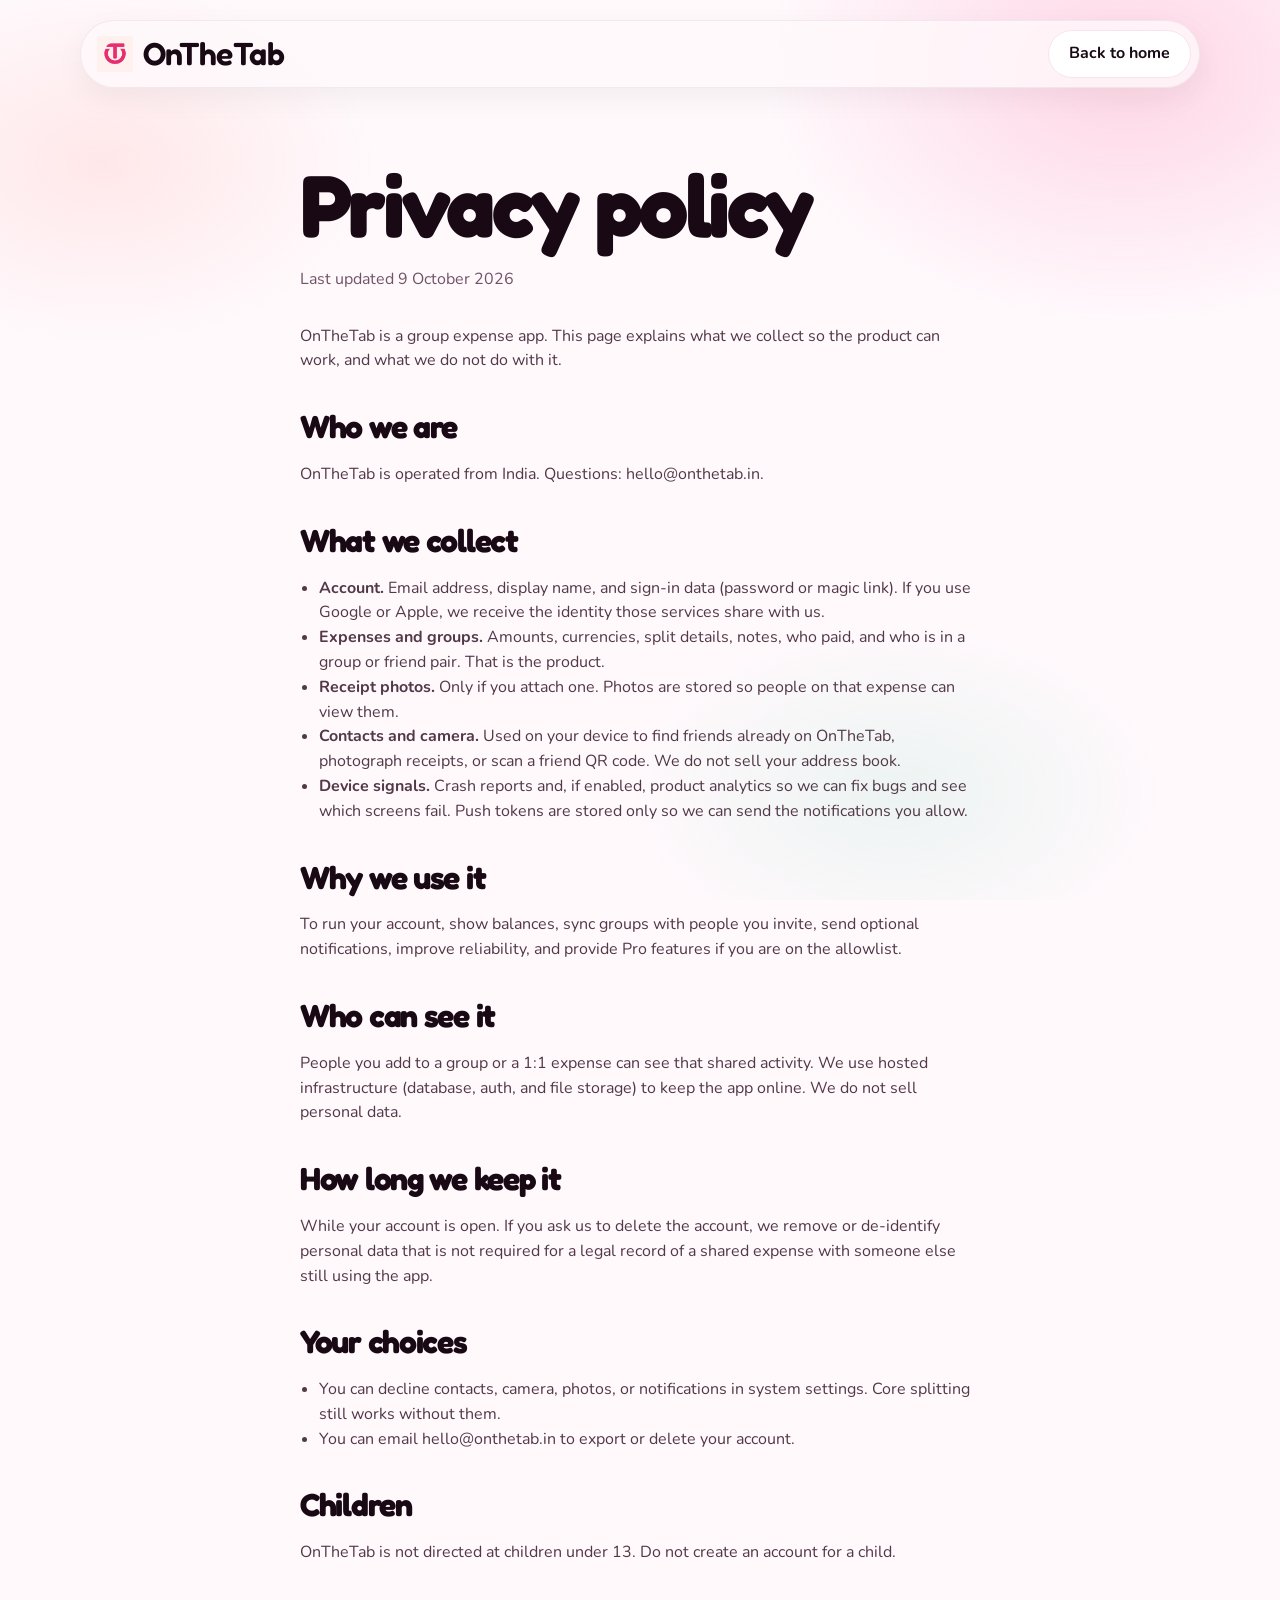
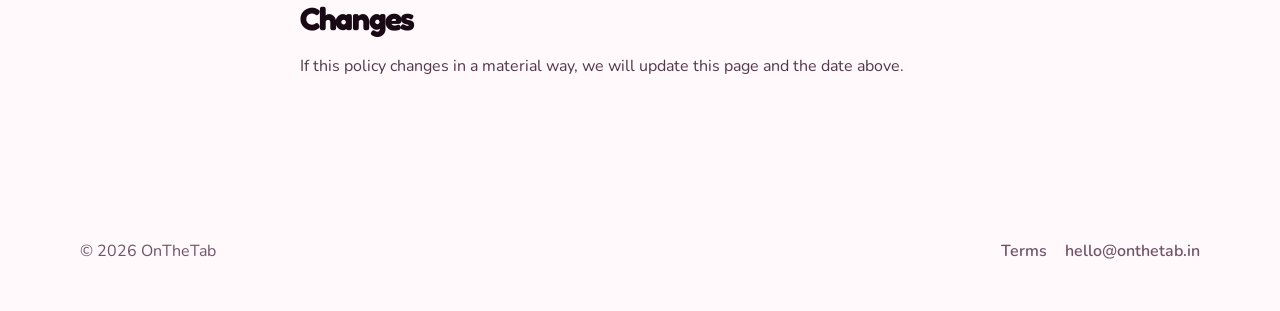
==== privacy.html @ c5bab467 "Publish the OnTheTab marketing site for onthetab.in. Co-authored-by: Cursor <cursoragent@cursor.com>" ====
<!doctype html>
<html lang="en">
  <head>
    <meta charset="utf-8" />
    <meta name="viewport" content="width=device-width, initial-scale=1" />
    <title>Privacy — OnTheTab</title>
    <meta name="description" content="How OnTheTab collects and uses account, expense, and device data." />
    <link rel="canonical" href="https://onthetab.in/privacy.html" />
    <link rel="icon" href="assets/favicon.png" />
    <link rel="preconnect" href="https://fonts.googleapis.com" />
    <link rel="preconnect" href="https://fonts.gstatic.com" crossorigin />
    <link
      href="https://fonts.googleapis.com/css2?family=Fredoka:wght@500;600;700&family=Nunito:wght@400;500;600;700&display=swap"
      rel="stylesheet"
    />
    <link rel="stylesheet" href="styles.css" />
  </head>
  <body>
    <div class="orb" aria-hidden="true"></div>
    <header class="nav-shell">
      <nav class="nav" aria-label="Primary">
        <a class="brand" href="/">
          <img src="assets/icon.png" width="36" height="36" alt="" />
          <span>OnTheTab</span>
        </a>
        <a class="btn ghost" href="/">Back to home</a>
      </nav>
    </header>
    <main class="wrap page prose">
      <h1>Privacy policy</h1>
      <p class="meta">Last updated 9 October 2026</p>
      <p>
        OnTheTab is a group expense app. This page explains what we collect so the product can work, and what we do not do with it.
      </p>

      <h2>Who we are</h2>
      <p>
        OnTheTab is operated from India. Questions: <a href="mailto:hello@onthetab.in">hello@onthetab.in</a>.
      </p>

      <h2>What we collect</h2>
      <ul>
        <li><strong>Account.</strong> Email address, display name, and sign-in data (password or magic link). If you use Google or Apple, we receive the identity those services share with us.</li>
        <li><strong>Expenses and groups.</strong> Amounts, currencies, split details, notes, who paid, and who is in a group or friend pair. That is the product.</li>
        <li><strong>Receipt photos.</strong> Only if you attach one. Photos are stored so people on that expense can view them.</li>
        <li><strong>Contacts and camera.</strong> Used on your device to find friends already on OnTheTab, photograph receipts, or scan a friend QR code. We do not sell your address book.</li>
        <li><strong>Device signals.</strong> Crash reports and, if enabled, product analytics so we can fix bugs and see which screens fail. Push tokens are stored only so we can send the notifications you allow.</li>
      </ul>

      <h2>Why we use it</h2>
      <p>
        To run your account, show balances, sync groups with people you invite, send optional notifications, improve reliability, and provide Pro features if you are on the allowlist.
      </p>

      <h2>Who can see it</h2>
      <p>
        People you add to a group or a 1:1 expense can see that shared activity. We use hosted infrastructure (database, auth, and file storage) to keep the app online. We do not sell personal data.
      </p>

      <h2>How long we keep it</h2>
      <p>
        While your account is open. If you ask us to delete the account, we remove or de-identify personal data that is not required for a legal record of a shared expense with someone else still using the app.
      </p>

      <h2>Your choices</h2>
      <ul>
        <li>You can decline contacts, camera, photos, or notifications in system settings. Core splitting still works without them.</li>
        <li>You can email <a href="mailto:hello@onthetab.in">hello@onthetab.in</a> to export or delete your account.</li>
      </ul>

      <h2>Children</h2>
      <p>OnTheTab is not directed at children under 13. Do not create an account for a child.</p>

      <h2>Changes</h2>
      <p>If this policy changes in a material way, we will update this page and the date above.</p>
    </main>
    <footer>
      <div class="wrap foot">
        <p>© 2026 OnTheTab</p>
        <div class="legal">
          <a href="terms.html">Terms</a>
          <a href="mailto:hello@onthetab.in">hello@onthetab.in</a>
        </div>
      </div>
    </footer>
  </body>
</html>
---- styles.css ----
:root {
  --rose-50: #fff1f7;
  --rose-100: #ffe1ee;
  --rose-200: #ffc2dc;
  --rose-400: #ff5c9b;
  --rose-500: #f72573;
  --rose-600: #b60749;
  --rose-800: #8b0b3b;
  --cream: #fff9fc;
  --ink: #190914;
  --ink-soft: #523848;
  --muted: #705366;
  --line: #f5e4ec;
  --mint: #087550;
  --amber: #914c00;
  --white: #ffffff;
  --display: "Fredoka", "Avenir Next", sans-serif;
  --body: "Nunito", "Avenir Next", sans-serif;
  --ease: cubic-bezier(0.32, 0.72, 0, 1);
  --space-1: 8px;
  --space-2: 16px;
  --space-3: 24px;
  --space-4: 40px;
  --space-5: 64px;
  --space-6: 96px;
  --shadow-soft: 0 24px 60px rgba(25, 9, 20, 0.08);
  --max: 1120px;
  --text-meta: 0.75rem;
  --text-body: 1rem;
  --text-lede: 1.25rem;
  --text-title: 2rem;
  --text-section: 2.75rem;
  --text-display: clamp(3.5rem, 8vw, 5.5rem);
}

*,
*::before,
*::after {
  box-sizing: border-box;
}

html {
  scroll-behavior: smooth;
}

body {
  margin: 0;
  min-height: 100dvh;
  font-family: var(--body);
  color: var(--ink);
  background: var(--cream);
  line-height: 1.55;
  font-size: var(--text-body);
}

img {
  max-width: 100%;
  display: block;
}

a {
  color: inherit;
  text-decoration: none;
}

button,
input {
  font: inherit;
}

button,
.btn {
  cursor: pointer;
}

:focus-visible {
  outline: 3px solid var(--rose-400);
  outline-offset: 3px;
}

.skip {
  position: absolute;
  left: 16px;
  top: -40px;
  background: var(--ink);
  color: var(--white);
  padding: 8px 14px;
  border-radius: 999px;
  z-index: 30;
}

.skip:focus {
  top: 16px;
}

.orb {
  position: fixed;
  inset: 0;
  pointer-events: none;
  z-index: 0;
  background:
    radial-gradient(520px 360px at 88% 8%, rgba(247, 37, 115, 0.16), transparent 70%),
    radial-gradient(420px 280px at 8% 18%, rgba(255, 81, 69, 0.1), transparent 65%),
    radial-gradient(380px 240px at 70% 88%, rgba(19, 185, 129, 0.08), transparent 70%);
}

.wrap {
  position: relative;
  z-index: 1;
  width: min(var(--max), calc(100% - 32px));
  margin-inline: auto;
}

.nav-shell {
  position: sticky;
  top: 0;
  z-index: 20;
  padding: 20px 0 0;
}

.nav {
  width: min(var(--max), calc(100% - 32px));
  margin: 0 auto;
  display: flex;
  align-items: center;
  justify-content: space-between;
  gap: 16px;
  padding: 8px 8px 8px 16px;
  border-radius: 999px;
  background: rgba(255, 249, 252, 0.78);
  border: 1px solid rgba(25, 9, 20, 0.06);
  box-shadow: 0 10px 30px rgba(25, 9, 20, 0.05);
}

.brand {
  display: flex;
  align-items: center;
  gap: 10px;
  min-height: 44px;
}

.brand img {
  width: 36px;
  height: 36px;
}

.brand span {
  font-family: var(--display);
  font-weight: 600;
  font-size: var(--text-title);
  letter-spacing: -0.02em;
}

.nav-links {
  display: none;
  align-items: center;
  gap: 4px;
}

.nav-links a {
  min-height: 44px;
  display: inline-flex;
  align-items: center;
  padding: 0 14px;
  color: var(--ink-soft);
  font-weight: 600;
  font-size: var(--text-body);
}

.nav-links a:hover {
  color: var(--ink);
}

.menu-btn {
  width: 44px;
  height: 44px;
  border: 0;
  background: transparent;
  position: relative;
  border-radius: 999px;
}

.menu-btn span,
.menu-btn span::before,
.menu-btn span::after {
  display: block;
  width: 18px;
  height: 1.5px;
  background: var(--ink);
  border-radius: 99px;
  position: absolute;
  left: 13px;
  transition: transform 0.45s var(--ease), opacity 0.3s var(--ease);
}

.menu-btn span {
  top: 21px;
}

.menu-btn span::before,
.menu-btn span::after {
  content: "";
  left: 0;
}

.menu-btn span::before {
  top: -6px;
}

.menu-btn span::after {
  top: 6px;
}

.menu-btn[aria-expanded="true"] span {
  background: transparent;
}

.menu-btn[aria-expanded="true"] span::before {
  top: 0;
  transform: rotate(45deg);
}

.menu-btn[aria-expanded="true"] span::after {
  top: 0;
  transform: rotate(-45deg);
}

.overlay {
  position: fixed;
  inset: 0;
  z-index: 18;
  background: rgba(255, 249, 252, 0.92);
  display: none;
  flex-direction: column;
  justify-content: center;
  padding: 32px;
  gap: 12px;
}

.overlay.open {
  display: flex;
}

.overlay a {
  font-family: var(--display);
  font-size: var(--text-display);
  font-weight: 600;
  transform: translateY(16px);
  opacity: 0;
  animation: rise 0.7s var(--ease) forwards;
}

.overlay a:nth-child(2) {
  animation-delay: 0.08s;
}

.overlay a:nth-child(3) {
  animation-delay: 0.16s;
}

.overlay a:nth-child(4) {
  animation-delay: 0.24s;
}

@keyframes rise {
  to {
    transform: none;
    opacity: 1;
  }
}

.btn {
  display: inline-flex;
  align-items: center;
  gap: 10px;
  min-height: 48px;
  padding: 0 8px 0 20px;
  border: 0;
  border-radius: 999px;
  background: var(--ink);
  color: var(--white);
  font-weight: 700;
  box-shadow: 0 12px 28px rgba(25, 9, 20, 0.12);
  transition: transform 0.45s var(--ease), background 0.3s var(--ease);
}

.btn:hover {
  background: #2f1b27;
}

.btn:active {
  transform: scale(0.98);
}

.btn i {
  width: 32px;
  height: 32px;
  border-radius: 999px;
  background: rgba(255, 255, 255, 0.18);
  display: grid;
  place-items: center;
  transition: transform 0.45s var(--ease);
}

.btn:hover i {
  transform: translate(2px, -1px) scale(1.05);
}

.btn.ghost {
  background: var(--white);
  color: var(--ink);
  box-shadow: none;
  border: 1px solid var(--line);
  padding-inline: 20px;
}

.hero {
  display: grid;
  gap: 48px;
  padding: 56px 0 32px;
}

.eyebrow {
  display: inline-flex;
  align-items: center;
  min-height: 28px;
  padding: 0 12px;
  border-radius: 999px;
  background: var(--rose-50);
  color: var(--rose-800);
  font-size: var(--text-meta);
  font-weight: 700;
  letter-spacing: 0.18em;
  text-transform: uppercase;
}

h1,
h2,
.display {
  font-family: var(--display);
  letter-spacing: -0.04em;
  line-height: 1.15;
  margin: 0;
}

h1 {
  font-size: var(--text-display);
  max-width: 11ch;
  margin-top: 18px;
}

.lede {
  max-width: 38ch;
  color: var(--ink-soft);
  font-size: var(--text-lede);
  line-height: 1.5;
  margin: 20px 0 28px;
}

.hero-actions {
  display: flex;
  flex-wrap: wrap;
  gap: 12px;
}

.trust {
  display: flex;
  flex-wrap: wrap;
  gap: 18px;
  margin-top: 28px;
  color: var(--muted);
  font-size: var(--text-body);
  font-weight: 600;
}

.phone-shell {
  padding: 10px;
  border-radius: 42px;
  background: rgba(25, 9, 20, 0.04);
  border: 1px solid rgba(25, 9, 20, 0.05);
  width: min(340px, 100%);
  margin-inline: auto;
  box-shadow: var(--shadow-soft);
}

.phone {
  background: #111;
  border-radius: 34px;
  padding: 10px;
}

.phone-screen {
  background: #fff8fb;
  border-radius: 26px;
  overflow: hidden;
  min-height: 620px;
  position: relative;
}

.status {
  display: flex;
  justify-content: space-between;
  padding: 14px 22px 6px;
  font-size: var(--text-meta);
  font-weight: 700;
}

.app {
  padding: 8px 18px 96px;
}

.app-title {
  margin: 8px 0 18px;
  font-family: var(--display);
  font-size: var(--text-title);
  font-weight: 600;
}

.balance {
  background: var(--white);
  border-radius: 22px;
  padding: 18px;
  box-shadow: 0 10px 24px rgba(25, 9, 20, 0.04);
}

.balance strong {
  display: block;
  font-family: var(--display);
  font-size: var(--text-title);
  color: var(--amber);
  letter-spacing: -0.03em;
}

.balance p {
  margin: 4px 0 14px;
  color: var(--muted);
  font-size: var(--text-meta);
}

.split {
  display: grid;
  grid-template-columns: 1fr 1fr;
  gap: 8px;
  font-size: var(--text-meta);
}

.good {
  color: var(--mint);
  font-weight: 700;
}

.bad {
  color: var(--amber);
  font-weight: 700;
}

.chips {
  display: flex;
  gap: 8px;
  margin: 16px 0;
  overflow: auto;
}

.chip {
  flex: 0 0 auto;
  padding: 8px 14px;
  border-radius: 999px;
  background: var(--white);
  border: 1px solid var(--line);
  font-size: var(--text-meta);
  font-weight: 700;
  color: var(--ink-soft);
}

.chip.on {
  background: var(--rose-50);
  color: var(--rose-600);
  border-color: var(--rose-100);
}

.row {
  display: flex;
  align-items: center;
  gap: 12px;
  background: var(--white);
  border-radius: 20px;
  padding: 14px;
}

.avatar {
  width: 40px;
  height: 40px;
  border-radius: 14px;
  display: grid;
  place-items: center;
  background: #efe5ff;
  color: #7043da;
}

.row b {
  display: block;
}

.row span {
  color: var(--muted);
  font-size: var(--text-meta);
}

.row em {
  margin-left: auto;
  font-style: normal;
  color: var(--amber);
  font-weight: 800;
  font-size: var(--text-meta);
}

.fab {
  position: absolute;
  right: 18px;
  bottom: 86px;
  width: 56px;
  height: 56px;
  border-radius: 999px;
  background: var(--rose-500);
  color: var(--white);
  display: grid;
  place-items: center;
  box-shadow: 0 12px 24px rgba(25, 9, 20, 0.16);
}

.tabs {
  position: absolute;
  left: 16px;
  right: 16px;
  bottom: 16px;
  height: 58px;
  border-radius: 999px;
  background: #2a1c24;
  color: #d8c4ce;
  display: grid;
  grid-template-columns: repeat(4, 1fr);
  align-items: center;
  text-align: center;
  font-size: var(--text-meta);
  font-weight: 700;
}

.tabs span {
  display: block;
  width: 14px;
  height: 14px;
  margin: 0 auto 4px;
  border: 1.5px solid #d8c4ce;
  border-radius: 4px;
}

.tabs .on span {
  border-color: var(--rose-400);
  background: var(--rose-400);
}

.reveal {
  opacity: 0;
  transform: translateY(20px);
  animation: reveal 0.8s var(--ease) forwards;
}

@keyframes reveal {
  to {
    opacity: 1;
    transform: none;
  }
}

.section {
  padding: var(--space-6) 0;
}

.section h2 {
  font-size: var(--text-section);
  max-width: 14ch;
}

.section .intro {
  color: var(--ink-soft);
  max-width: 42ch;
  margin: 16px 0 40px;
  font-size: var(--text-lede);
}

.bento {
  display: grid;
  gap: 16px;
}

.card {
  background: var(--white);
  border: 1px solid var(--line);
  border-radius: 28px;
  padding: 28px;
}

.card p {
  margin: 12px 0 0;
  color: var(--ink-soft);
}

.card-head {
  display: flex;
  align-items: center;
  gap: 12px;
}

.card-head svg {
  width: 22px;
  height: 22px;
  flex: 0 0 auto;
  fill: none;
  stroke: var(--rose-600);
  stroke-width: 1.6;
  stroke-linecap: round;
  stroke-linejoin: round;
}

.card h2 {
  font-family: var(--display);
  font-size: var(--text-title);
  margin: 0;
}

.steps {
  display: grid;
  gap: 16px;
}

.step {
  display: grid;
  grid-template-columns: auto 1fr;
  gap: 18px;
  align-items: start;
  padding: 8px 0;
}

.num {
  width: 48px;
  height: 48px;
  border-radius: 16px;
  display: grid;
  place-items: center;
  background: var(--ink);
  color: var(--white);
  font-family: var(--display);
  font-size: var(--text-title);
}

.step h2 {
  margin: 0 0 6px;
  font-family: var(--display);
  font-size: var(--text-title);
}

.step p {
  margin: 0;
  color: var(--ink-soft);
}

.wait {
  background:
    linear-gradient(180deg, rgba(247, 37, 115, 0.08), transparent 40%),
    var(--white);
  border-radius: 40px;
  padding: 40px 24px;
  text-align: center;
  border: 1px solid var(--line);
}

.wait h2 {
  max-width: none;
  margin-inline: auto;
}

.form {
  display: flex;
  flex-wrap: wrap;
  justify-content: center;
  gap: 10px;
  margin-top: 28px;
}

.form label {
  position: absolute;
  width: 1px;
  height: 1px;
  overflow: hidden;
  clip: rect(0 0 0 0);
}

.form input {
  width: min(360px, 100%);
  min-height: 52px;
  border-radius: 999px;
  border: 1px solid var(--line);
  padding: 0 20px;
  background: var(--cream);
}

.form input:focus {
  border-color: var(--rose-400);
}

.note,
.status-msg {
  margin: 16px 0 0;
  color: var(--muted);
  font-size: var(--text-meta);
}

.status-msg[data-tone="ok"] {
  color: var(--mint);
}

.status-msg[data-tone="err"] {
  color: var(--rose-600);
}

footer {
  padding: 48px 0 32px;
  color: var(--muted);
}

.foot {
  display: flex;
  flex-wrap: wrap;
  justify-content: space-between;
  gap: 16px;
  align-items: center;
}

.legal {
  display: flex;
  gap: 18px;
  font-weight: 600;
}

.page {
  padding: 48px 0 80px;
}

.page h1 {
  font-size: var(--text-display);
  max-width: 16ch;
}

.page .meta {
  color: var(--muted);
  margin: 12px 0 32px;
}

.prose {
  max-width: 68ch;
}

.prose h2 {
  font-size: var(--text-title);
  margin: 36px 0 10px;
}

.prose p,
.prose li {
  color: var(--ink-soft);
}

.prose ul {
  padding-left: 1.2em;
}

@media (min-width: 768px) {
  .menu-btn {
    display: none;
  }

  .nav-links {
    display: flex;
  }

  .hero {
    grid-template-columns: 1.05fr 0.95fr;
    align-items: center;
    padding-top: 80px;
  }

  .bento {
    grid-template-columns: 1.3fr 1fr;
  }

  .bento .wide {
    grid-column: 1 / -1;
  }

  .steps {
    grid-template-columns: repeat(3, 1fr);
    gap: 28px;
  }

  .step {
    grid-template-columns: 1fr;
  }

  .wait {
    padding: 72px 64px;
  }
}

@media (min-width: 1024px) {
  .bento {
    grid-template-columns: repeat(6, 1fr);
  }

  .bento .span-4 {
    grid-column: span 4;
  }

  .bento .span-2 {
    grid-column: span 2;
  }

  .bento .span-3 {
    grid-column: span 3;
  }

  .bento .wide {
    grid-column: span 6;
  }
}

@media (prefers-reduced-motion: reduce) {
  html {
    scroll-behavior: auto;
  }

  *,
  *::before,
  *::after {
    animation: none !important;
    transition: none !important;
  }

  .reveal,
  .overlay a {
    opacity: 1;
    transform: none;
    filter: none;
  }
}
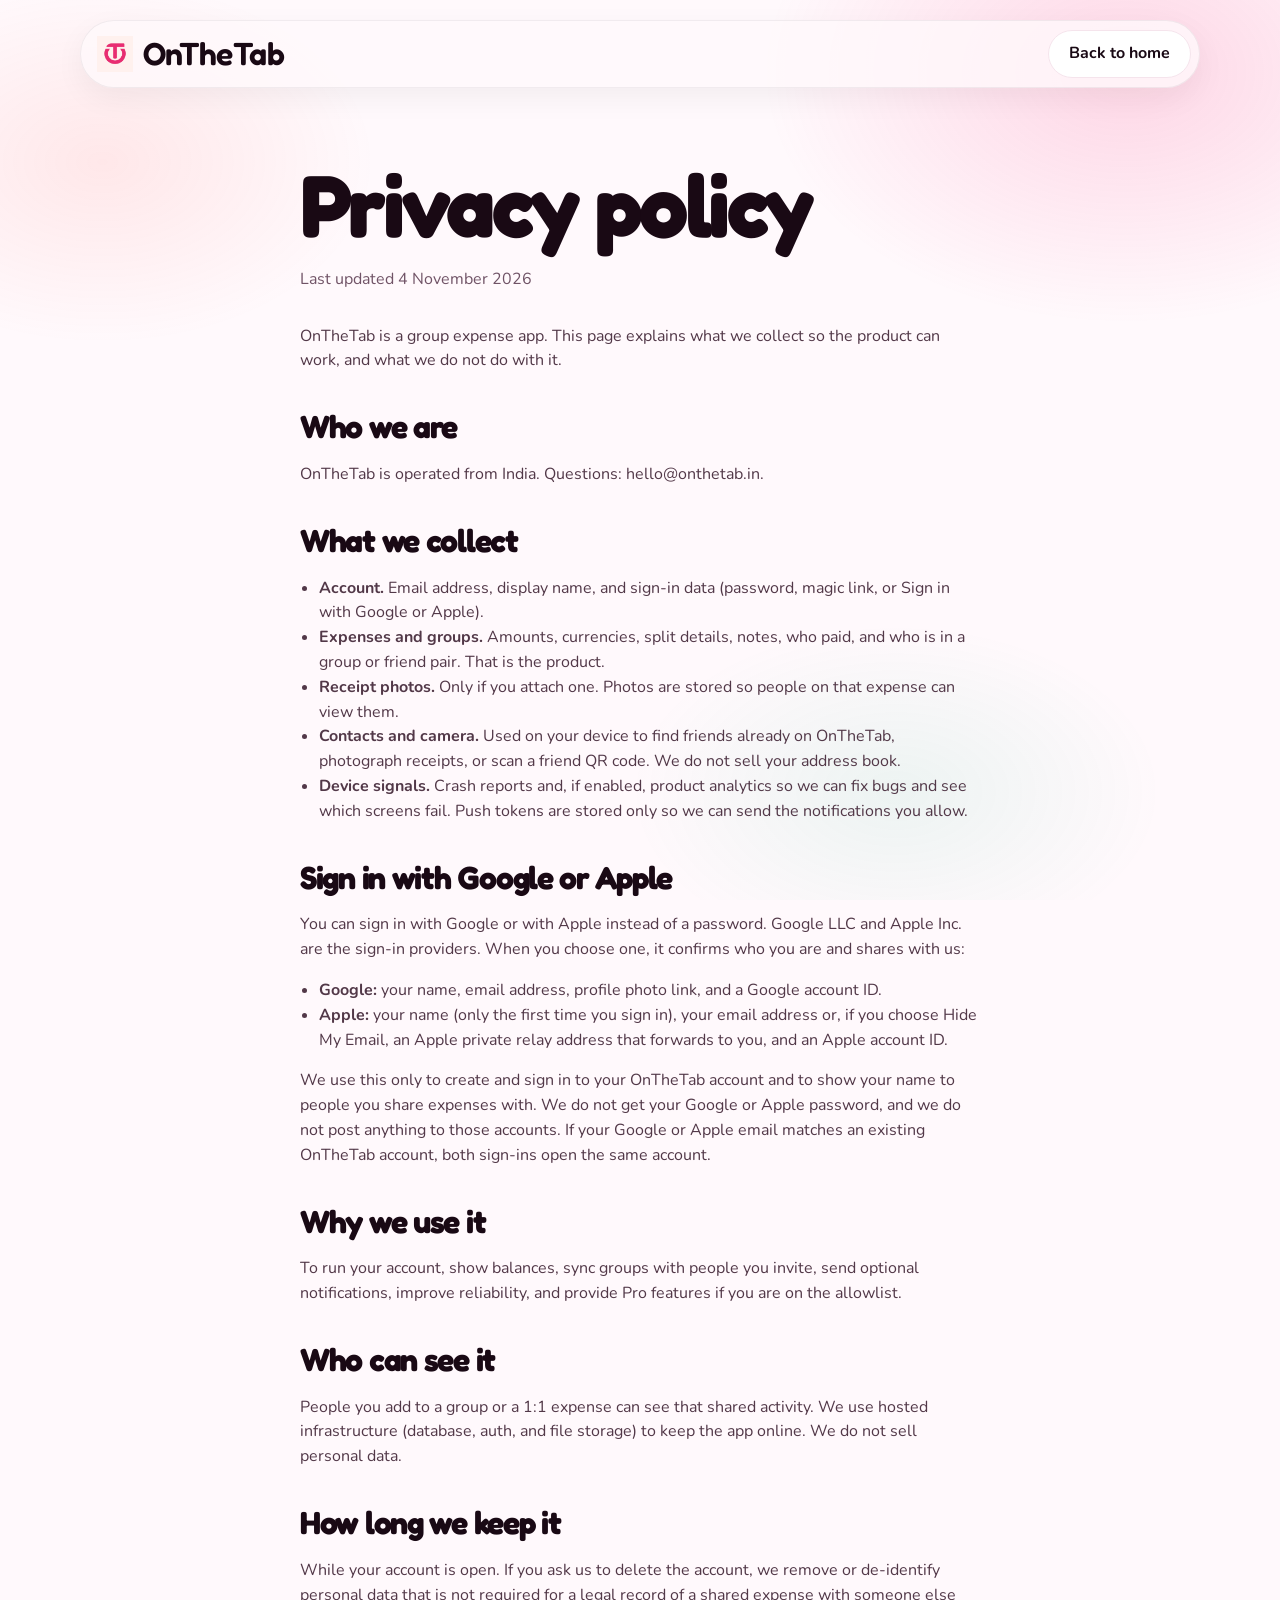
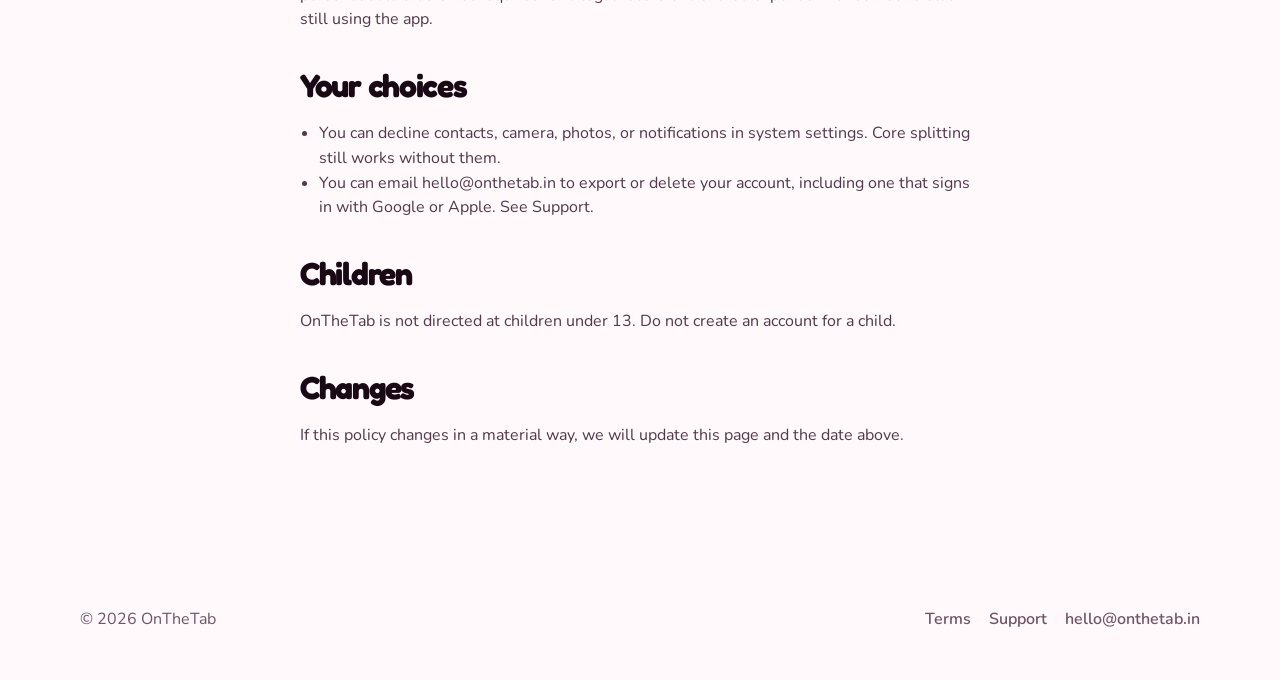
==== commit 85e48f59: "Add support page and host the site on xeca-ai.tech/onthetab - privacy.html: new "Sign in with Google" ====
--- a/privacy.html
+++ b/privacy.html
@@ -19,16 +19,16 @@
     <div class="orb" aria-hidden="true"></div>
     <header class="nav-shell">
       <nav class="nav" aria-label="Primary">
-        <a class="brand" href="/">
+        <a class="brand" href="./">
           <img src="assets/icon.png" width="36" height="36" alt="" />
           <span>OnTheTab</span>
         </a>
-        <a class="btn ghost" href="/">Back to home</a>
+        <a class="btn ghost" href="./">Back to home</a>
       </nav>
     </header>
     <main class="wrap page prose">
       <h1>Privacy policy</h1>
-      <p class="meta">Last updated 9 October 2026</p>
+      <p class="meta">Last updated 4 November 2026</p>
       <p>
         OnTheTab is a group expense app. This page explains what we collect so the product can work, and what we do not do with it.
       </p>
@@ -40,12 +40,24 @@
 
       <h2>What we collect</h2>
       <ul>
-        <li><strong>Account.</strong> Email address, display name, and sign-in data (password or magic link). If you use Google or Apple, we receive the identity those services share with us.</li>
+        <li><strong>Account.</strong> Email address, display name, and sign-in data (password, magic link, or Sign in with Google or Apple).</li>
         <li><strong>Expenses and groups.</strong> Amounts, currencies, split details, notes, who paid, and who is in a group or friend pair. That is the product.</li>
         <li><strong>Receipt photos.</strong> Only if you attach one. Photos are stored so people on that expense can view them.</li>
         <li><strong>Contacts and camera.</strong> Used on your device to find friends already on OnTheTab, photograph receipts, or scan a friend QR code. We do not sell your address book.</li>
         <li><strong>Device signals.</strong> Crash reports and, if enabled, product analytics so we can fix bugs and see which screens fail. Push tokens are stored only so we can send the notifications you allow.</li>
       </ul>
+
+      <h2>Sign in with Google or Apple</h2>
+      <p>
+        You can sign in with Google or with Apple instead of a password. Google LLC and Apple Inc. are the sign-in providers. When you choose one, it confirms who you are and shares with us:
+      </p>
+      <ul>
+        <li><strong>Google:</strong> your name, email address, profile photo link, and a Google account ID.</li>
+        <li><strong>Apple:</strong> your name (only the first time you sign in), your email address or, if you choose Hide My Email, an Apple private relay address that forwards to you, and an Apple account ID.</li>
+      </ul>
+      <p>
+        We use this only to create and sign in to your OnTheTab account and to show your name to people you share expenses with. We do not get your Google or Apple password, and we do not post anything to those accounts. If your Google or Apple email matches an existing OnTheTab account, both sign-ins open the same account.
+      </p>
 
       <h2>Why we use it</h2>
       <p>
@@ -65,7 +77,7 @@
       <h2>Your choices</h2>
       <ul>
         <li>You can decline contacts, camera, photos, or notifications in system settings. Core splitting still works without them.</li>
-        <li>You can email <a href="mailto:hello@onthetab.in">hello@onthetab.in</a> to export or delete your account.</li>
+        <li>You can email <a href="mailto:hello@onthetab.in">hello@onthetab.in</a> to export or delete your account, including one that signs in with Google or Apple. See <a href="support.html">Support</a>.</li>
       </ul>
 
       <h2>Children</h2>
@@ -79,6 +91,7 @@
         <p>© 2026 OnTheTab</p>
         <div class="legal">
           <a href="terms.html">Terms</a>
+          <a href="support.html">Support</a>
           <a href="mailto:hello@onthetab.in">hello@onthetab.in</a>
         </div>
       </div>
